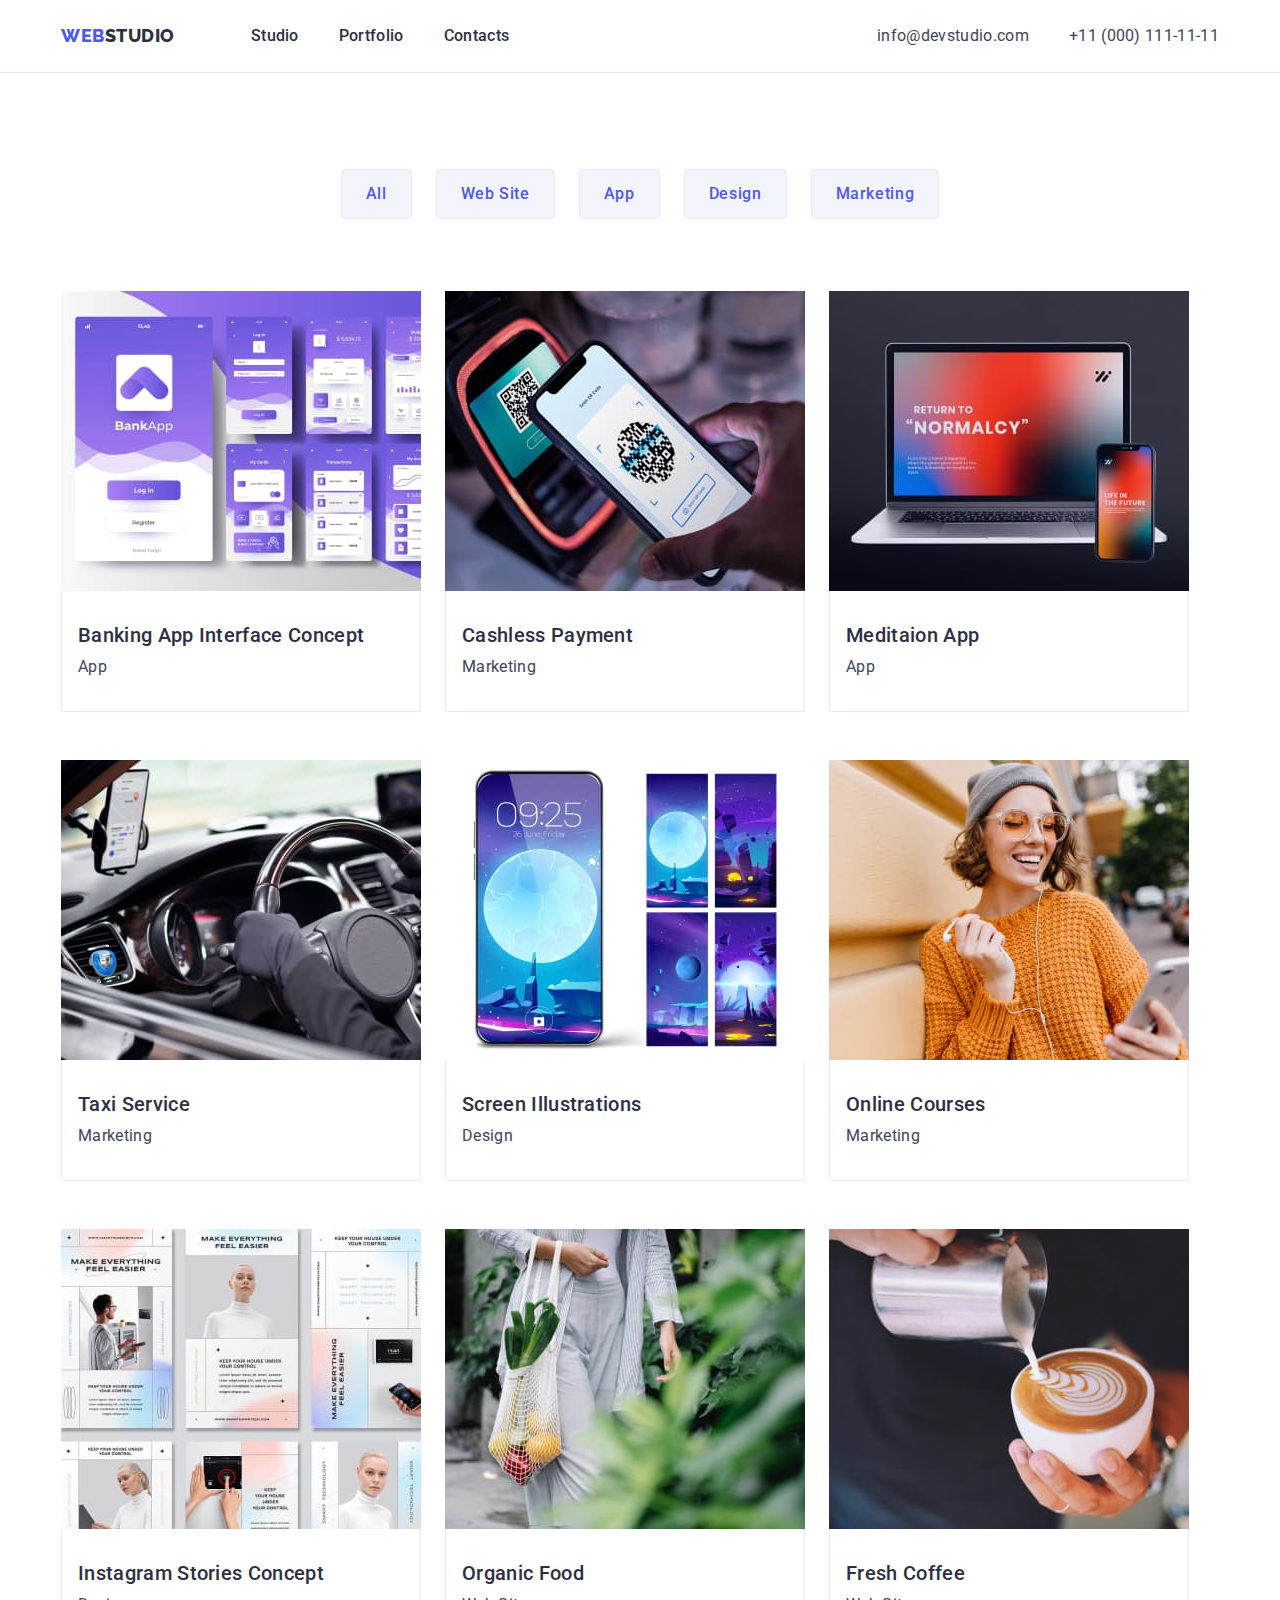
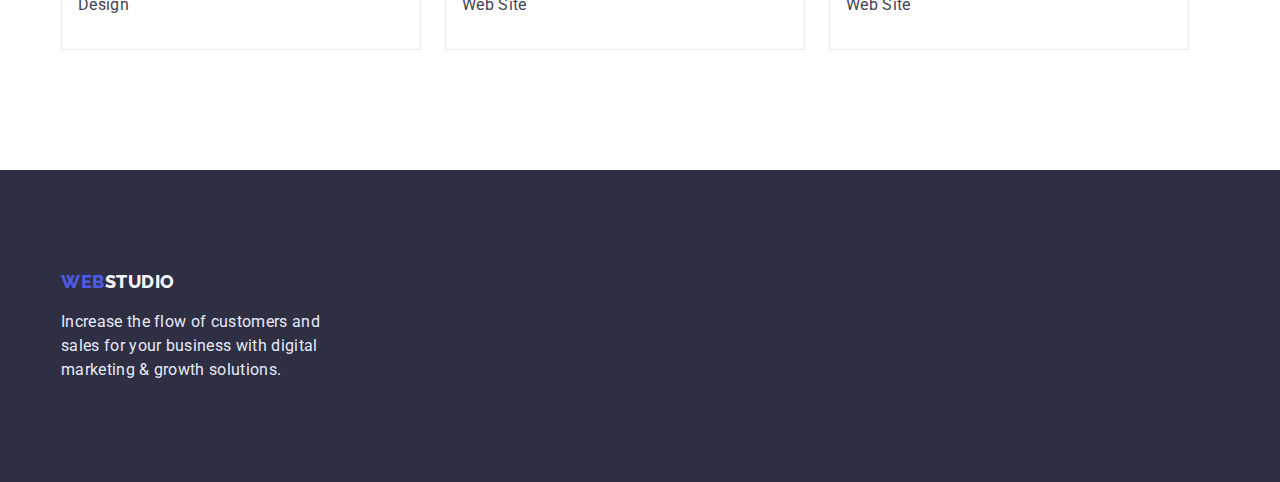
==== portfolio.html @ d70e2b16 "Initial commit" ====
<!DOCTYPE html>
<html lang="en">

<head>
  <meta charset="UTF-8">
  <meta http-equiv="X-UA-Compatible" content="IE=edge">
  <meta name="viewport" content="width=device-width, initial-scale=1.0">
  <link href="https://fonts.googleapis.com/css2?family=Raleway:wght@800&family=Roboto:wght@400;500;700;900&display=swap"
    rel="stylesheet">
  <link rel="stylesheet" href="https://cdnjs.cloudflare.com/ajax/libs/modern-normalize/1.1.0/modern-normalize.min.css"
    integrity="sha512-wpPYUAdjBVSE4KJnH1VR1HeZfpl1ub8YT/NKx4PuQ5NmX2tKuGu6U/JRp5y+Y8XG2tV+wKQpNHVUX03MfMFn9Q=="
    crossorigin="anonymous" referrerpolicy="no-referrer" />
  <link rel="stylesheet" href="./css/style.css">
  <title>Studio</title>
</head>


<body>
  <!-- Header -->
  <header class="page-header">
    <div class="container header-container">
      <nav class="navigation">
        <a class="logo link logo-header" href="./index.html">Web<span class="logo-header-accent ">Studio</span></a>
        <ul class="list list-navigation">
          <li class="navigation-item"><a class="link navigation-link" href="./index.html">Studio</a></li>
          <li class="navigation-item"><a class="link navigation-link" href="./portfolio.html">Portfolio</a></li>
          <li class="navigation-item"><a class="link navigation-link" href="">Contacts</a></li>
        </ul>
      </nav>
      <address class="address">
        <ul class="list address-list">
          <li class="address-item"> <a class="link contacts-link"
              href="mailto:info@devstudio.com">info@devstudio.com</a>
          </li>
          <li class="address-item"> <a class="link contacts-link" href="tel:+110001111111">+11 (000) 111-11-11</a></li>
        </ul>
      </address>
    </div>
  </header>
  <!-- Main -->
  <main>
    <section class="section portfolio-section">
      <div class="container portfolio-container">
        <h1 class="portfolio-title visually-hidden">Portfolio</h1>
        <ul class="list list-portfolio-filter">
          <li><button type="button" class="portfolio-filter-button button-style">All</button></li>
          <li><button type="button" class="portfolio-filter-button button-style">Web Site</button></li>
          <li><button type="button" class="portfolio-filter-button button-style">App</button></li>
          <li><button type="button" class="portfolio-filter-button button-style">Design</button></li>
          <li><button type="button" class="portfolio-filter-button button-style">Marketing</button></li>
        </ul>
        <ul class="list list-portfolio">
          <li class="portfolio-item">
            <img src="./images/banking-app.jpg" alt="Banking App Interface Concept" width="360">
            <div class="block-portfolio-item">
              <h2 class="portfolio-item-title">Banking App Interface Concept</h2>
              <p>App</p>
            </div>
          </li class="portfolio-item">
          <li>
            <img src="./images/cashless-payment.jpg" alt="Cashless Payment" width="360">
            <div class="block-portfolio-item">
              <h2 class="portfolio-item-title">Cashless Payment</h2>
              <p>Marketing</p>
            </div>
          </li>
          <li class="portfolio-item">
            <img src="./images/meditaion-app.jpg" alt="Meditaion App" width="360">
            <div class="block-portfolio-item">
              <h2 class="portfolio-item-title">Meditaion App</h2>
              <p>App</p>
            </div>
          </li>
          <li class="portfolio-item">
            <img src="./images/taxi-service.jpg" alt="Taxi Service" width="360">
            <div class="block-portfolio-item">
              <h2 class="portfolio-item-title">Taxi Service</h2>
              <p>Marketing</p>
            </div>
          </li>
          <li class="portfolio-item">
            <img src="./images/screen-illustrations.jpg" alt="Screen Illustrations" width="360">
            <div class="block-portfolio-item">
              <h2 class="portfolio-item-title">Screen Illustrations</h2>
              <p>Design</p>

            </div>
          </li>
          <li class="portfolio-item">
            <img src="./images/online-courses.jpg" alt="Online Courses" width="360">
            <div class="block-portfolio-item">
              <h2 class="portfolio-item-title">Online Courses</h2>
              <p>Marketing</p>
            </div>
          </li>
          <li class="portfolio-item">
            <img src="./images/instagram-stories.jpg" alt="Instagram Stories Concept" width="360">
            <div class="block-portfolio-item">
              <h2 class="portfolio-item-title">Instagram Stories Concept</h2>
              <p>Design</p>
            </div>
          </li>
          <li class="portfolio-item">
            <img src="./images/organic-food.jpg" alt="Organic Food" width="360">
            <div class="block-portfolio-item">
              <h2 class="portfolio-item-title">Organic Food</h2>
              <p>Web Site</p>
            </div>
          </li>
          <li class="portfolio-item">
            <img src="./images/fresh-coffee.jpg" alt="Fresh Coffee" width="360">
            <div class="block-portfolio-item">
              <h2 class="portfolio-item-title">Fresh Coffee</h2>
              <p>Web Site</p>
            </div>
          </li>
        </ul>
      </div>
    </section>
  </main>

  <!-- Footer -->
  <footer class="footer-section">
    <div class="container">
      <div class="footer-block">
        <a class="link logo logo-footer" href="./index.html">Web<span class="logo-footer-accent">Studio</span></a>
        <p class="footer-text">Increase the flow of customers and sales for your business with digital marketing &
          growth
          solutions.</p>
      </div>
    </div>
  </footer>
</body>

</html>
---- css/style.css ----
/* Variables */
:root {
--primary-brand-color: #4D5AE5;
--pressed-state-color: #404BBF;
--dark-color: #2E2F42;
--success-color: #31D0AA;
--text-color: #434455;
--subtle-text-color: #8E8F99;
--accent-color: #E7E9FC;
--light-color: #F4F4FD;
--modal-overlay-color: rgba(0, 0, 0, 0.05);
--hero-background-color: #2E2F42;
--white-color: #ffffff

}

/* Main css */

body {
margin: 0;
font-family: 'Roboto', sans-serif;
font-size: 16px;
line-height: calc(24/16);
letter-spacing: 0.02em;
color: var(--text-color);
background-color: var(--white-color);
}

h1,h2,h3,h4,h5,h6,p,ul {
  margin: 0;
}

img {
  display: block;
  max-width: 100%;
}

.container {
width: 1158px;
  padding-left: 15px;
  padding-right: 15px;
  margin: 0 auto;

}

.section {
  padding: 120px 0;
}

.link {
  text-decoration: none;
}

.list {
  list-style: none;
  padding: 0;
}

.logo {
  font-family: 'Raleway', sans-serif;
  font-weight: 800;
  font-size: 18px;
  line-height: calc(24/18);
  letter-spacing: 0.03em;
  text-transform: uppercase;
  color: var(--primary-brand-color);
}

/* Header */

.navigation {
  display: flex;
  justify-content: flex-start;
}


.header-container {
  display: flex;
  justify-content: space-between;
  
}
.list-navigation {
  display: flex;
}
.navigation-item:not(:last-child),
.address-item:not(:last-child) {
  margin-right: 40px;
}
.address-list {
  display: flex;
}

.page-header {
  border-bottom: 1px solid #E7E9FC;
  padding: 24px 0;
}

.logo-header {
  margin-right: 76px;
}

.logo-header-accent {
  color: var(--dark-color);
}


.navigation-link {
font-weight: 500;
color: var(--dark-color);
}

.contacts-link {
  color: var(--text-color);
  font-style: normal;
}

.contacts-link:hover, .contacts-link:focus,
.navigation-link:hover, .navigation-link:focus {
  color: var(--pressed-state-color);
}

/* Studio */

/* Hero*/
.hero-section {
display: flex;
justify-content: center;
flex-direction: column;
align-items: center;
padding: 188px 0;
background-color: var(--dark-color);
}

.section {
  padding: 120px 0;
}

.section-features {
  padding-bottom: 0;
}

.hero-title {
max-width: 494px;
margin-bottom: 48px;
font-size: 56px;
line-height:calc(60/56);
color: var(--white-color);
text-align: center;
}
.hero-button-title {
font-weight: 500;
letter-spacing: 0.04em;
color: var(--white-color);
padding: 16px 32px;
background: #4D5AE5;
box-shadow: 0px 4px 4px rgba(0, 0, 0, 0.15);
border-radius: 4px;
border: none;
}
.hero-button-title:hover, .hero-button-title:focus {
  background: var(--pressed-state-color);
}
/* Features */

.list-features-flex {
  display: flex;
  justify-content: space-between;

}

.list-features-flex>li {
  flex-basis: calc(100%/4);
  max-width: 264px;
}

.features-item-title {
font-weight: 500;
font-size: 20px;
line-height: calc(20/24);
color: var(--dark-color);
margin-bottom: 8px;
}

/* Our work and our team */

.list-work-flex {
  display: flex;
  gap: 24px;
}

.list-work-flex > li {
  flex-basis: auto;
}

.our-work-title,
.our-team-title {
font-size: 36px;
line-height: calc(40/36);
color: var(--dark-color);
margin-bottom: 72px;
text-align: center;
}

.portfolio-item-title,
.team-member-title {
font-weight: 500;
font-size: 20px;
line-height: calc(24/20);
color: var(--dark-color);
margin-bottom: 8px;
}

.item-team {
  text-align: center;
  box-shadow: 0px 1px 6px rgba(46, 47, 66, 0.08), 0px 1px 1px rgba(46, 47, 66, 0.16), 0px 2px 1px rgba(46, 47, 66, 0.08);
border-radius: 0px 0px 4px 4px;
overflow: hidden;
}


.section-team { 
  background-color: var(--light-color);
}

.list-team-flex {
  display: flex;
  gap: 24px;
}

.block-team-member {
background-color: var(--white-color);
padding: 32px 0;
}


/* Footer */
.footer-section {
  background-color: var(--dark-color);
  padding: 100px 0;
}
.footer-block{
  width: 264px;
}

.logo-footer {
display: block;
margin-bottom: 16px;
}

.logo-footer-accent {
  color: var(--light-color);
}
.footer-text {
color: var(--accent-color);
}

/* Portfolio */

.portfolio-section {
padding-top: 96px;
}

/* .portfolio-container {
  display: flex;
  justify-content: center;
} */

.list-portfolio-filter {
  display: flex;
    justify-content: center;
    margin-bottom: 72px;
    gap: 24px;
}


.list-portfolio {
  display: flex;
  gap: 48px 24px;
  flex-wrap: wrap;
}

.block-portfolio-item {
  background-color: var(--white-color);
  padding: 32px 0 32px 16px;
  border: 1px solid #E7E9FC;
  border-top: 0px;
}

/* .portfolio-item:not(:nth-last-child(-n+3)) {
    margin-bottom: 48px;
} */

.portfolio-filter-button {
  font-weight: 500;
  color: var(--primary-brand-color);
  letter-spacing: 0.04em;
  background: var(--light-color);
  border: 1px solid var(--accent-color);
  border-radius: 4px;
  padding: 12px 24px;
}

.portfolio-filter-button:hover, .portfolio-filter-button:focus {
  background: var(--pressed-state-color);
  color: var(--white-color);
  box-shadow: 0px 3px 1px rgba(0, 0, 0, 0.1), 0px 2px 1px rgba(0, 0, 0, 0.08), 0px 2px 2px rgba(0, 0, 0, 0.12);
  border-radius: 4px;
  border-color: var(--pressed-state-color);
}

.button-style {
font-family: 'Roboto', sans-serif;
font-weight: 500;
font-size: 16px;
line-height: calc(24/16);
letter-spacing: 0.04em;
cursor: pointer
}

.visually-hidden {
  position: absolute;
  width: 1px;
  height: 1px;
  margin: -1px;
  border: 0;
  padding: 0;

  white-space: nowrap;
  clip-path: inset(100%);
  clip: rect(0 0 0 0);
  overflow: hidden;
}
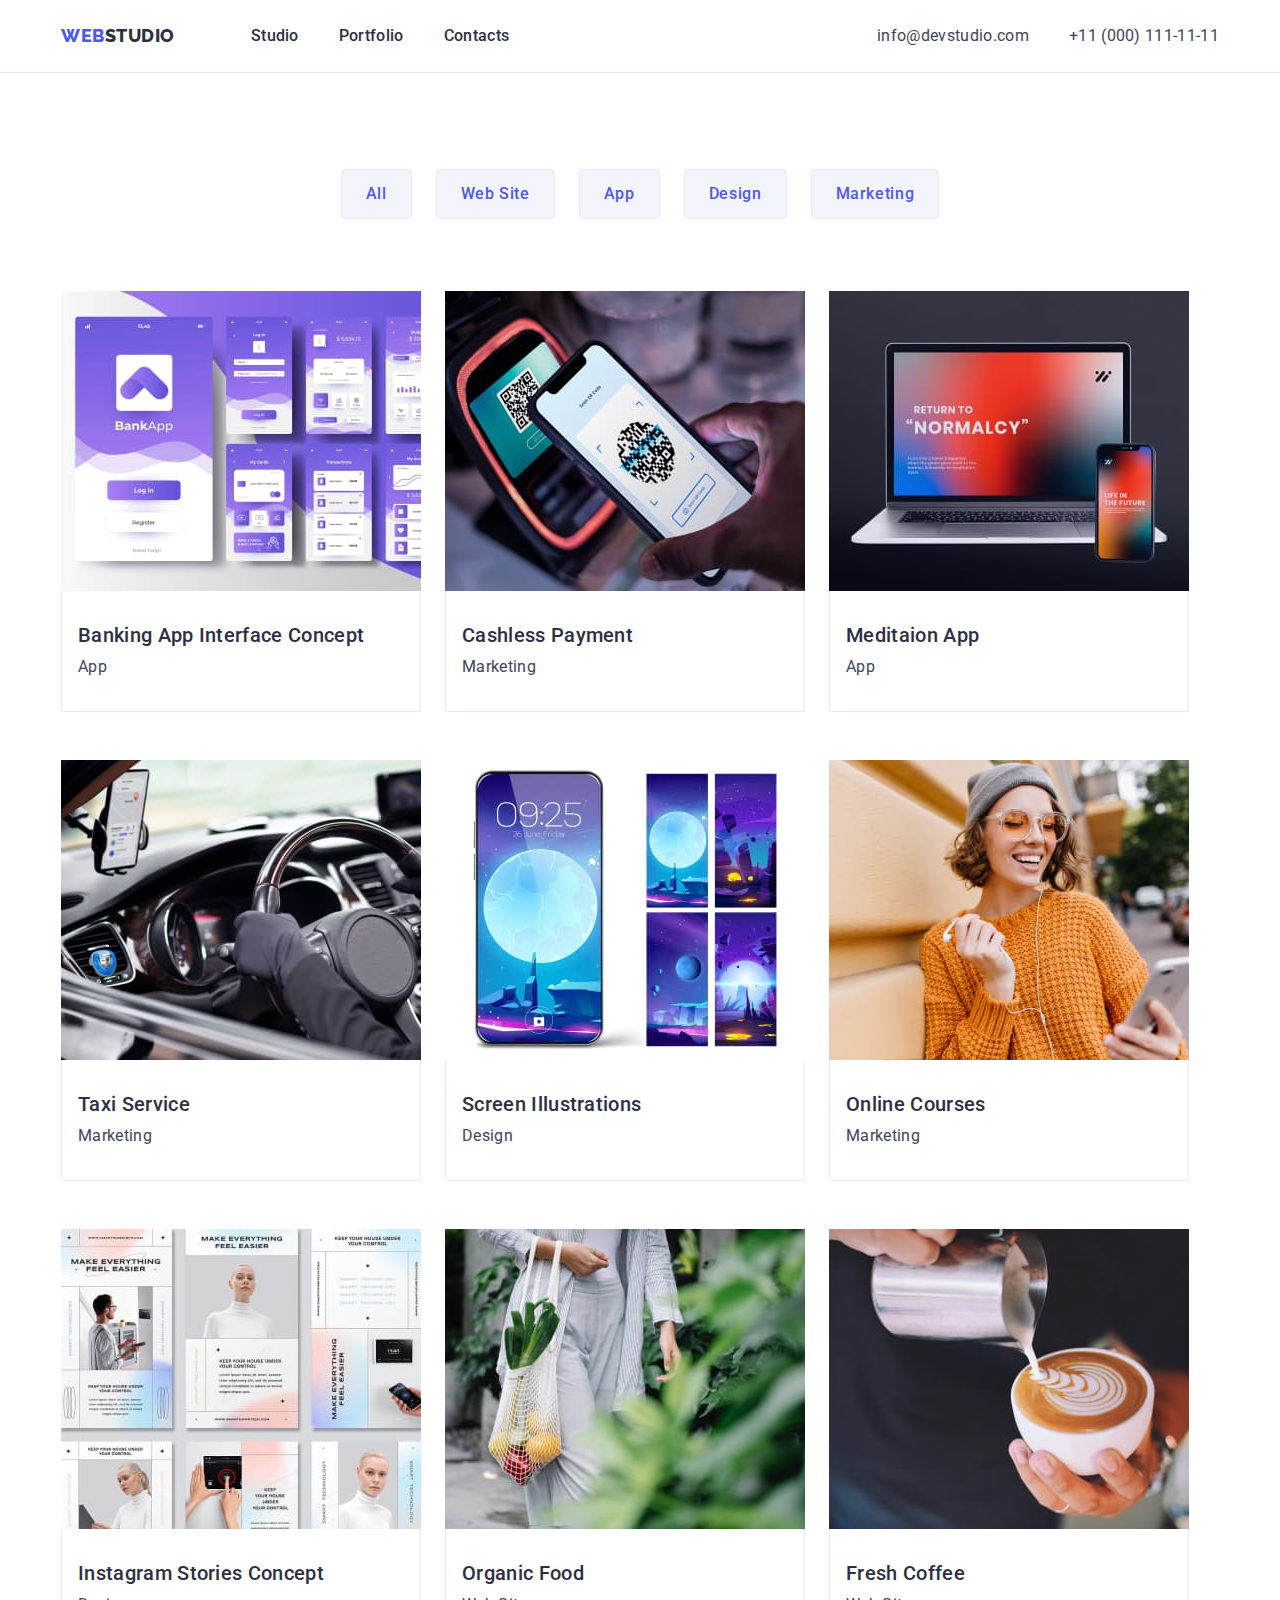
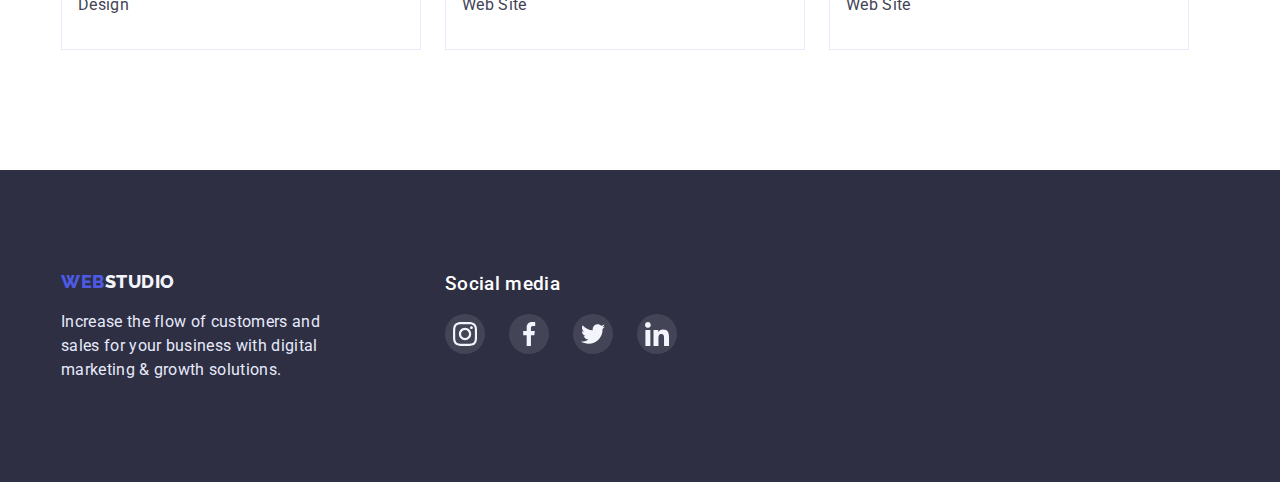
==== commit c60fd9ee: "decorative elements for index and portfolio" ====
--- a/portfolio.html
+++ b/portfolio.html
@@ -121,13 +121,46 @@
 
   <!-- Footer -->
   <footer class="footer-section">
-    <div class="container">
+    <div class="container footer-container">
       <div class="footer-block">
         <a class="link logo logo-footer" href="./index.html">Web<span class="logo-footer-accent">Studio</span></a>
         <p class="footer-text">Increase the flow of customers and sales for your business with digital marketing &
           growth
           solutions.</p>
       </div>
+      <div class="footer-block">
+        <h3 class="footer-title-sns">Social media</h3>
+        <ul class="list footer-list-sns">
+          <li class="footer-item-sns">
+            <a href="" class="footer-link-sns">
+              <svg class="footer-sns-icon" width="24" height="24">
+                <use href="./images/svg/symbol-defs.svg#icon-instagram"></use>
+              </svg>
+            </a>
+          </li>
+          <li class="footer-item-sns">
+            <a href="" class="footer-link-sns">
+              <svg class="footer-sns-icon" width="24" height="24">
+                <use href="./images/svg/symbol-defs.svg#icon-facebook"></use>
+              </svg>
+            </a>
+          </li>
+          <li class="footer-item-sns">
+            <a href="" class="footer-link-sns">
+              <svg class="footer-sns-icon" width="24" height="24">
+                <use href="./images/svg/symbol-defs.svg#icon-twitter"></use>
+              </svg>
+            </a>
+          </li>
+          <li class="footer-item-sns">
+            <a href="" class="footer-link-sns">
+              <svg class="footer-sns-icon" width="24" height="24">
+                <use href="./images/svg/symbol-defs.svg#icon-linkedin"></use>
+              </svg>
+            </a>
+          </li>
+        </ul>
+      </div>
     </div>
   </footer>
 </body>
--- a/css/style.css
+++ b/css/style.css
@@ -128,7 +128,13 @@
 flex-direction: column;
 align-items: center;
 padding: 188px 0;
+max-width: 1440px;
+margin: 0 auto;
 background-color: var(--dark-color);
+background-image: linear-gradient(to right, rgba(46, 47, 66, 0.7), rgba(46, 47, 66, 0.7) ), url(../images/people-office-bg.jpg);
+background-repeat: no-repeat;
+background-position: center;
+background-size: cover;
 }
 
 .section {
@@ -181,6 +187,26 @@
 margin-bottom: 8px;
 }
 
+
+/* .features-item-block {
+    height: 112px;
+    margin-bottom: 8px;
+    background-color: var(--light-color);
+    border-radius: 4px;
+  } */
+
+.features-item-icon {
+  display: flex;
+  justify-content:  center;
+  align-items: center;
+
+  height: 112px; 
+  margin-bottom: 8px;
+  background-color: var(--light-color);
+  border-radius: 4px;
+}
+
+
 /* Our work and our team */
 
 .list-work-flex {
@@ -193,7 +219,8 @@
 }
 
 .our-work-title,
-.our-team-title {
+.our-team-title,
+.customers-title {
 font-size: 36px;
 line-height: calc(40/36);
 color: var(--dark-color);
@@ -217,7 +244,6 @@
 overflow: hidden;
 }
 
-
 .section-team { 
   background-color: var(--light-color);
 }
@@ -229,8 +255,78 @@
 
 .block-team-member {
 background-color: var(--white-color);
-padding: 32px 0;
-}
+padding: 32px 16px;
+}
+
+.block-team-member > p {
+  margin-bottom: 8px;
+}
+
+.team-list-sns {
+  display: flex;
+  justify-content: center;
+  align-items: center;
+  gap: 24px;
+}
+
+.team-item-sns {
+  width: 40px;
+  height: 40px;
+}
+
+.team-link-sns {
+  display: flex;
+  justify-content: center;
+  align-items: center;
+  width: 100%;
+  height: 100%;
+  background-color: var(--primary-brand-color);
+  border-radius: 50%;
+}
+
+.team-link-sns:hover,
+.team-link-sns:focus {
+background-color: var(--pressed-state-color);
+}
+
+
+/* Customers */
+
+.list-customers {
+    display: flex;
+      justify-content: center;
+      align-items: center;
+      gap: 24px;
+}
+
+.customers-list-item {
+width: 168px;
+height: 88px;
+}
+
+.customers-link {
+  display: flex;
+  justify-content: center;
+  align-items: center;
+  width: 100%;
+  height: 100%;
+  border: 1px solid #8E8F99;
+  border-radius: 4px; 
+
+}
+.customers-icon {
+  fill: var(--subtle-text-color);
+}
+ .customers-link:hover .customers-icon,
+  .customers-link:focus .customers-icon{
+  fill: var(--pressed-state-color);
+}
+  
+
+  .customers-link:hover,
+  .customers-link:focus {
+    border: 1px solid var(--pressed-state-color);
+  }
 
 
 /* Footer */
@@ -238,8 +334,12 @@
   background-color: var(--dark-color);
   padding: 100px 0;
 }
+.footer-container {
+  display: flex;
+}
 .footer-block{
   width: 264px;
+  margin-right: 120px;
 }
 
 .logo-footer {
@@ -253,6 +353,38 @@
 .footer-text {
 color: var(--accent-color);
 }
+.footer-title-sns {
+  color: var(--white-color);
+  font-weight: 500;
+  margin-bottom: 16px;
+}
+.footer-list-sns{
+display: flex;
+gap: 24px;
+max-width: 264px;}
+
+.footer-item-sns {
+  width: 40px;
+  height: 40px;
+}
+
+.footer-link-sns {
+  display: flex;
+    justify-content: center;
+    align-items: center;
+    width: 100%;
+    height: 100%;
+    background-color: rgba(255, 255, 255, 0.1);
+    border-radius: 50%;
+}
+
+.footer-link-sns:hover,
+.footer-link-sns:focus {
+background-color: var(--success-color);
+}
+
+
+
 
 /* Portfolio */
 
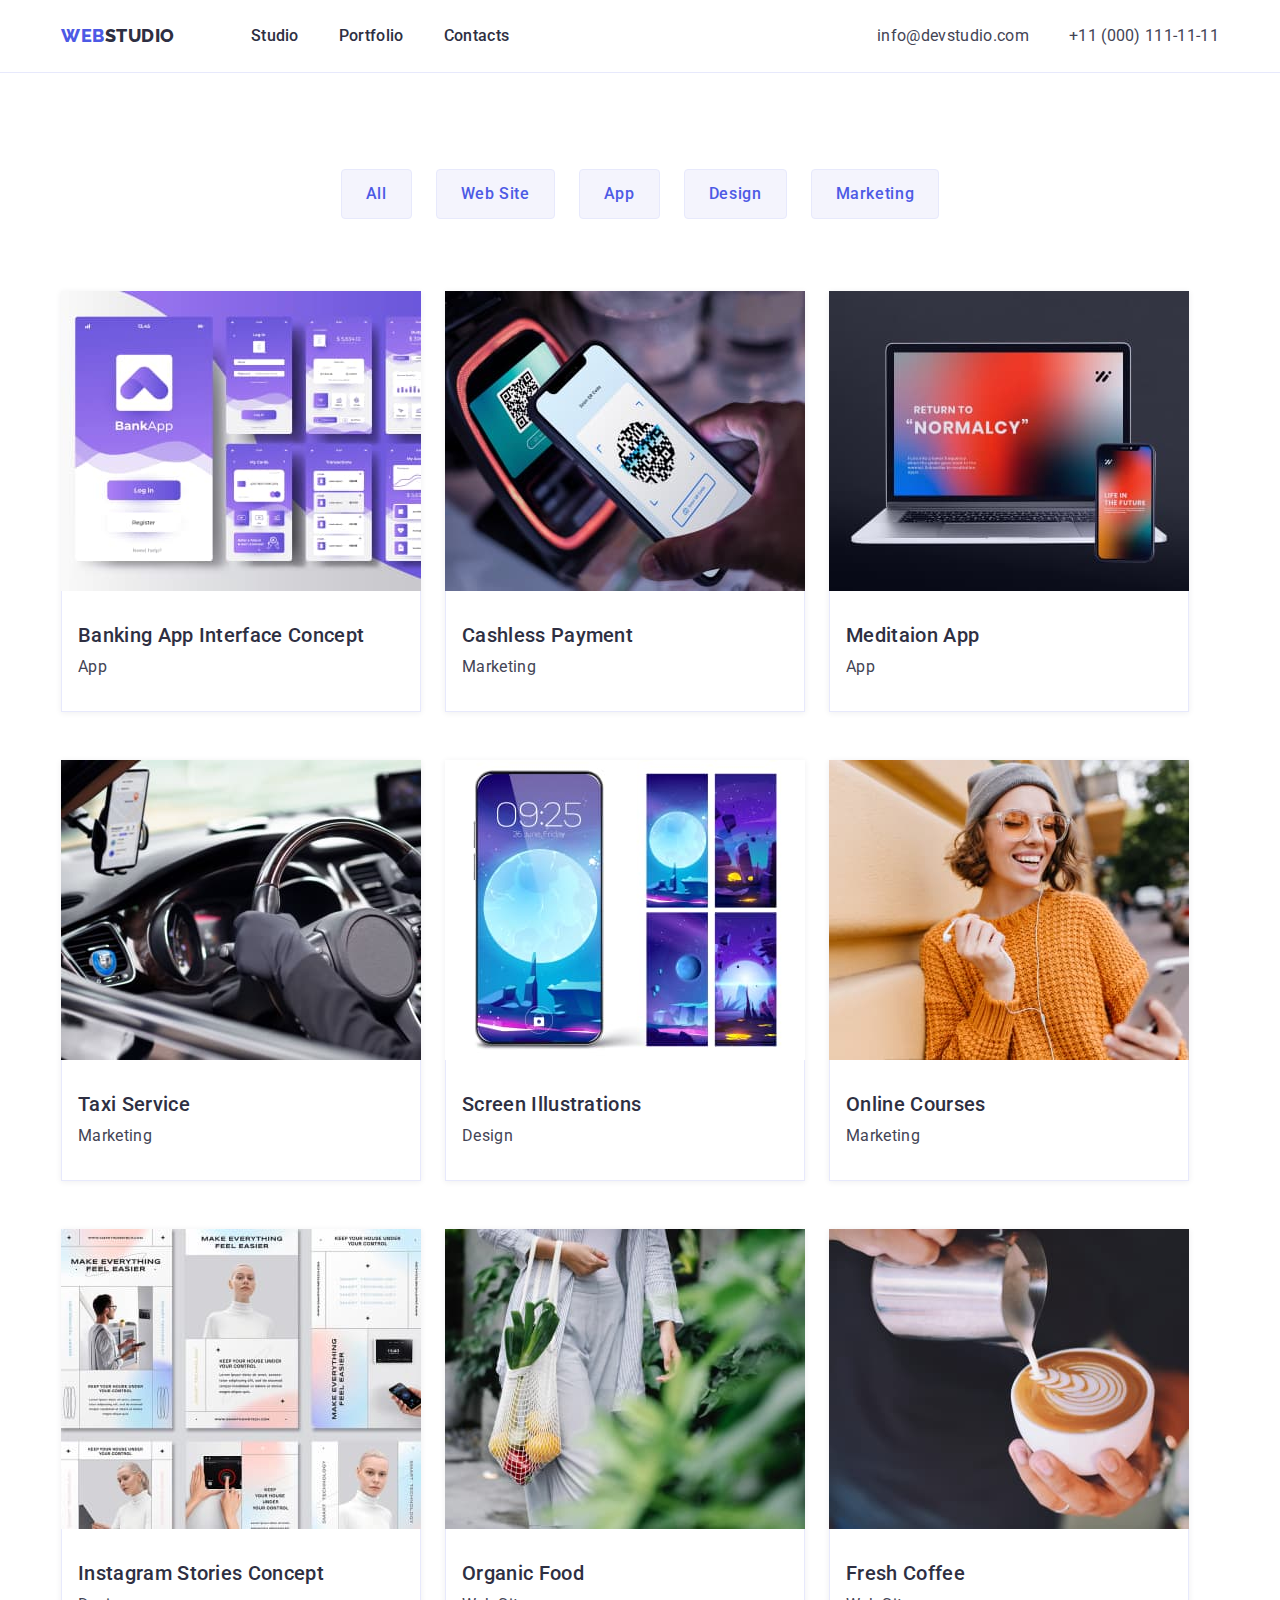
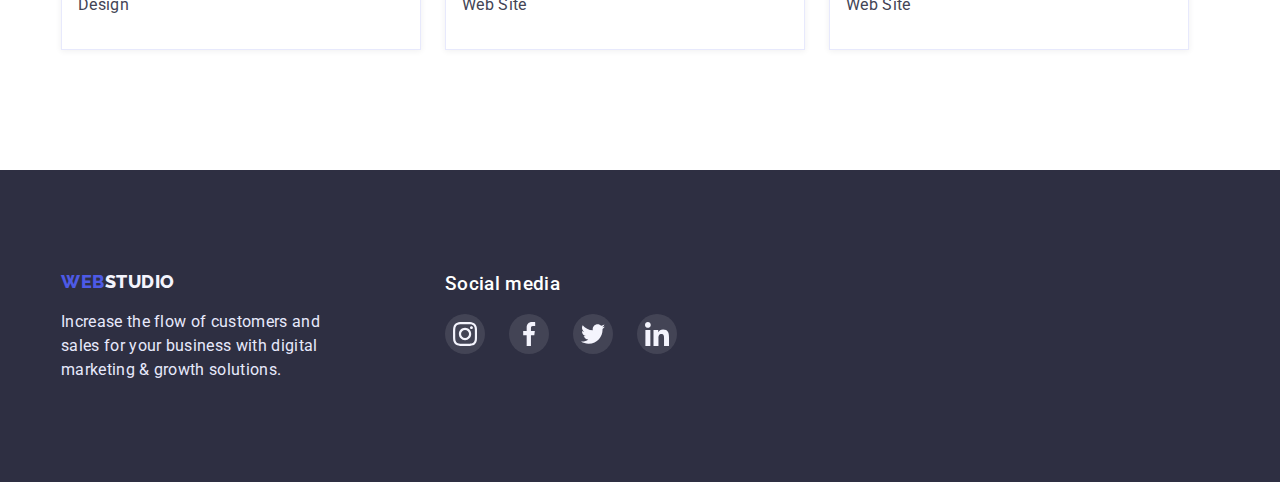
==== commit 6703f2ad: "Add hover effects for potfolio" ====
--- a/portfolio.html
+++ b/portfolio.html
@@ -56,8 +56,8 @@
               <h2 class="portfolio-item-title">Banking App Interface Concept</h2>
               <p>App</p>
             </div>
-          </li class="portfolio-item">
-          <li>
+          </li>
+          <li class="portfolio-item">
             <img src="./images/cashless-payment.jpg" alt="Cashless Payment" width="360">
             <div class="block-portfolio-item">
               <h2 class="portfolio-item-title">Cashless Payment</h2>
--- a/css/style.css
+++ b/css/style.css
@@ -414,13 +414,18 @@
 .block-portfolio-item {
   background-color: var(--white-color);
   padding: 32px 0 32px 16px;
-  border: 1px solid #E7E9FC;
+  border: 1px solid var(--accent-color);
   border-top: 0px;
 }
 
-/* .portfolio-item:not(:nth-last-child(-n+3)) {
-    margin-bottom: 48px;
-} */
+.portfolio-item {
+  box-shadow: 0px 1px 6px rgba(46, 47, 66, 0.08);
+}
+
+.portfolio-item:hover {
+  box-shadow: 0px 1px 6px rgba(46, 47, 66, 0.08), 0px 1px 1px rgba(46, 47, 66, 0.16), 0px 2px 1px rgba(46, 47, 66, 0.08);
+}
+
 
 .portfolio-filter-button {
   font-weight: 500;
